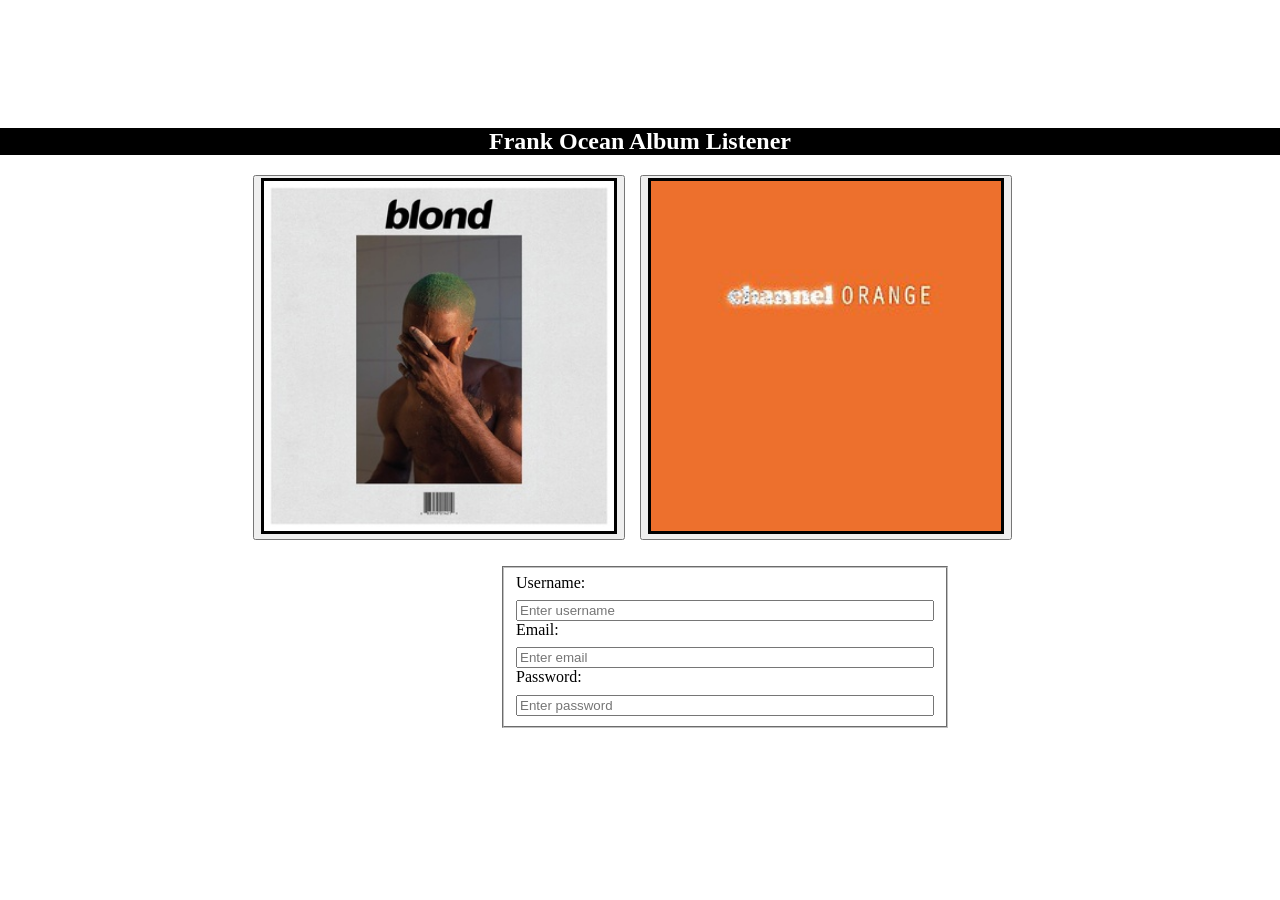
==== Index.html @ 58d342b4 "Add style/FrankOceanStyle.css and update Index.html to use correct stylesheet path" ====
<!DOCTYPE html>
<html lang="en">
<head>
<meta charset="utf-8">
<title> Frank Ocean Albums Player </title>
<link rel="stylesheet" href="style/FrankOceanStyle.css">
</head>
<body>
<header>
<nav>
<h1> Frank Ocean Album Listener </h1>
</nav>
</header>
<main>
<figure>
<button class="AlbumButton"><a href="#login"><img id="ChannelOrange" src="Assets\Blonde_-_Frank_Ocean.jpeg" alt="ChannelOrange" height="350"></a></button#> 
<button class="AlbumButton"><a href="#login"><img id="Blonde" src="Assets\Channel_ORANGE.jpg" alt="Blonde" height="350"></a></button> 
</figure>
<form id="login">
<fieldset id="loginpage">
    <label for="Uname"> Username: </label>
    <input type="text" placeholder="Enter username" name="username" required>
    
    <label for="email"> Email: </label>
    <input type="email" placeholder="Enter email" name="email" required>
    
    <label for="pword"> Password: </label>
    <input type="password" placeholder="Enter password" name="password" required>

</fieldset>
</form>
</main>
<footer>

</footer>
</body>
</html>
---- style/FrankOceanStyle.css ----
body 
{
 margin: 0;
 padding: 0;
}
.AlbumButton
{
    scroll-behavior: smooth;
}




input {
    margin-top: 2%;
    
}

fieldset {
    display: flex;
    flex-direction: column;
    
}

h1 {
    display: flex;
    justify-content: center;
    margin-top: 10%;
    color: rgb(255, 255, 255);
    background-color: black;
    

}

figure {
    display: flex;
    justify-content: center;
}

img {
    border: solid black;
}
button {
    margin-right: 15px;
    margin-bottom: 10px
}

form {
    width: 450px;
    margin-left: 500px;
}
/*header {
    background-color: black;
    height: 200px;
    margin-top: 0%;
    margin-bottom: 20%;
}
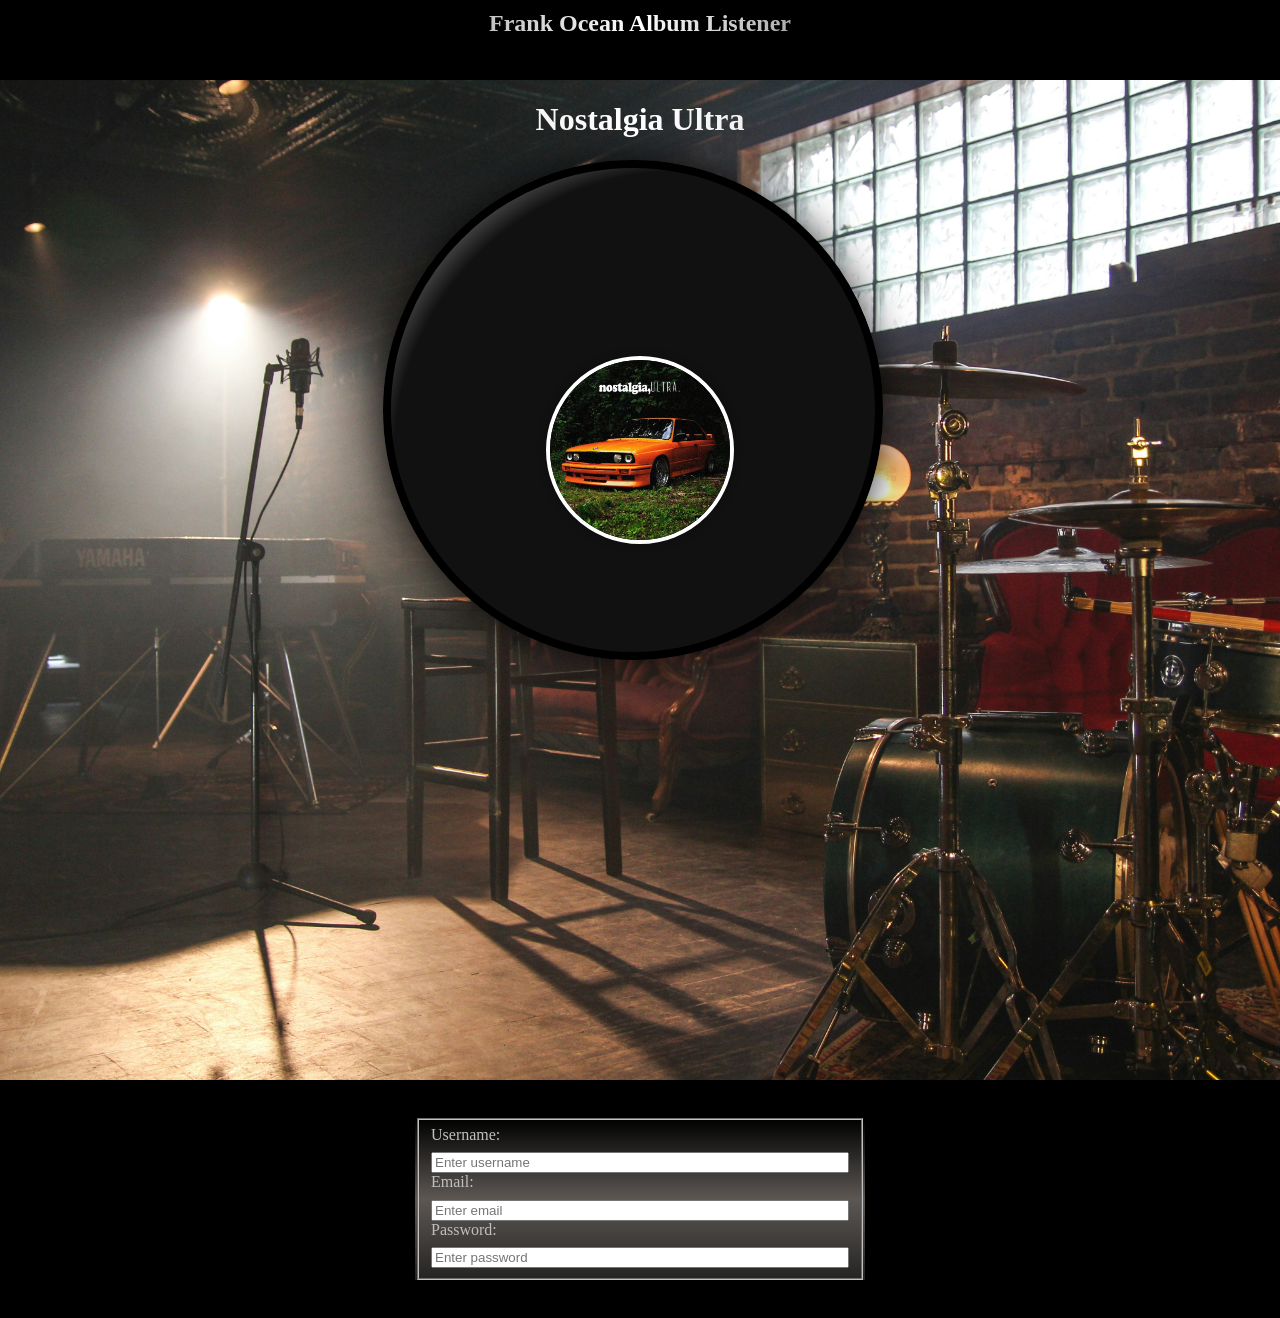
==== commit 418b1c93: "Co-authored-by: Sushaee <Sushaee@users.noreply.github.com>" ====
--- a/Index.html
+++ b/Index.html
@@ -1,6 +1,7 @@
 <!DOCTYPE html>
 <html lang="en">
 <head>
+<meta name="viewport" content="width=device-width, initial-scale=1.0">
 <meta charset="utf-8">
 <title> Frank Ocean Albums Player </title>
 <link rel="stylesheet" href="style/FrankOceanStyle.css">
@@ -9,28 +10,32 @@
 <header>
 <nav>
 <h1> Frank Ocean Album Listener </h1>
+<p class="silver-text"> The place to listen to Frank Ocean's discography </p>
 </nav>
 </header>
-<main>
+<main >
+    <h1 class="silver-text"> Nostalgia Ultra </h1>
 <figure>
-<button class="AlbumButton"><a href="#login"><img id="ChannelOrange" src="Assets\Blonde_-_Frank_Ocean.jpeg" alt="ChannelOrange" height="350"></a></button#> 
-<button class="AlbumButton"><a href="#login"><img id="Blonde" src="Assets\Channel_ORANGE.jpg" alt="Blonde" height="350"></a></button> 
+<button class="AlbumButton"><img class="covers" id="ChannelOrange" src="Assets/NostalgiaUltra.webp" alt="ChannelOrange" height="350"></a></button> 
+<!--<button class="AlbumButton"><img class="covers" id="Blonde" src="Assets\Channel_ORANGE.jpg" alt="Blonde" height="350"></a></button> -->
+
+</main>
+<footer>
+
 </figure>
 <form id="login">
 <fieldset id="loginpage">
-    <label for="Uname"> Username: </label>
+    <label class="silver-text for="Uname"> Username: </label>
     <input type="text" placeholder="Enter username" name="username" required>
     
-    <label for="email"> Email: </label>
+    <label class="silver-text" for="email"> Email: </label>
     <input type="email" placeholder="Enter email" name="email" required>
-    
-    <label for="pword"> Password: </label>
+
+    <label class="silver-text" for="pword"> Password: </label>
     <input type="password" placeholder="Enter password" name="password" required>
 
 </fieldset>
 </form>
-</main>
-<footer>
 
 </footer>
 </body>
--- a/style/FrankOceanStyle.css
+++ b/style/FrankOceanStyle.css
@@ -1,14 +1,89 @@
+@keyframes spin {
+    0% { transform: rotate(0deg); }
+    100% { transform: rotate(360deg); }
+}
+
+
+
+:root
+ {
+    --main-color: black;
+    --accent-color: var(--accent-color);
+ }
+ 
  body 
 {
  margin: 0;
  padding: 0;
+ background-color: black;
 }
-.AlbumButton
-{
-    scroll-behavior: smooth;
+figure {
+    display: flex;
+    justify-content: center;
+    align-items: center;
+    gap: 30px;
 }
 
 
+
+header {
+    background-color: black;
+    position: fixed;
+    top: 0;
+    left: 0;
+    width: 100%;
+    z-index: 10;
+    height: 80px; /* Set a fixed height for header */
+    display: flex;
+    align-items: center;
+    justify-content: center;
+}
+
+
+
+.AlbumButton {
+    scroll-behavior: smooth;
+    width: 500px;
+    height: 500px;
+    border-radius: 50%;
+    border: 8px solid #000000;
+    box-shadow: 0 0 40px rgba(0,0,0,0.8);
+    background: 
+        radial-gradient(circle at 60% 60%, #111 70%, #ffffff 100%),
+        repeating-radial-gradient(circle, 
+            transparent 0px, 
+            transparent 2px, 
+            rgba(255,255,255,0.04) 2.5px, 
+            transparent 3px
+        ),
+        /* Optional: Add a noise texture PNG for realism */
+        /* url('../Assets/noise-texture.png'), */
+        linear-gradient(120deg, rgba(255,255,255,0.07) 0%, transparent 60%);
+    animation: spin 3s linear infinite, floatVinyl 2.5s ease-in-out infinite alternate;
+@keyframes floatVinyl {
+    0% { transform: translateY(0); }
+    100% { transform: translateY(-30px); }
+}
+    
+.silver-text {
+    background-color: black;
+    
+}
+    
+}
+
+ .covers {
+    border: solid linear-gradient(to right, #a3979400, #807a73, #fff7f5db) width 10px;
+}
+ 
+main {
+    background-image: url(../Assets/Studio.jpg);
+    background-size: cover;
+    background-position: center;
+    background-repeat: no-repeat;
+    padding-top: 80px;
+    height: 1000px;
+}
 
 
 input {
@@ -22,36 +97,66 @@
     
 }
 
+label {
+    color: silver;
+}
+
 h1 {
     display: flex;
     justify-content: center;
-    margin-top: 10%;
-    color: rgb(255, 255, 255);
-    background-color: black;
+    position: sticky;
+    background: linear-gradient(90deg, #C0C0C0, #FFFFFF, #A9A9A9);
+    -webkit-background-clip: text;
+    -webkit-text-fill-color: transparent;
+    background-clip: text;
+    color: transparent;
+    text-align: center;
     
-
 }
 
-figure {
+
+
+.AlbumButton img {
+    width: 180px;
+    height: 180px;
+    border-radius: 50%;
+    object-fit: cover;
+    border: 4px solid #fff;
+    box-shadow: 0 0 10px rgba(0,0,0,0.3);
+    position: absolute;
+    left: 50%;
+    top: 50%;
+    transform: translate(-50%, -50%);
     display: flex;
     justify-content: center;
+    align-items: center;
 }
 
-img {
-    border: solid black;
-}
+
 button {
     margin-right: 15px;
-    margin-bottom: 10px
+    margin-bottom: 10px;
 }
 
 form {
     width: 450px;
-    margin-left: 500px;
+    margin: 0 auto;
+    border-radius: 20px solid ;
+    box-shadow: 0 0 0 4px #000000,
+    0 0 0 8px #00000016,
+    0 0 0 12px #000000d4;
+    background: linear-gradient( #a3979400, #5c5753, #2b2928db);
+}
+
+footer {
+    background-color: black;
+    height: 200px;
+    margin-top: 3%;
+    margin-bottom: 0%;
 }
 /*header {
     background-color: black;
-    height: 200px;
+    height: 100px;
     margin-top: 0%;
     margin-bottom: 20%;
 }
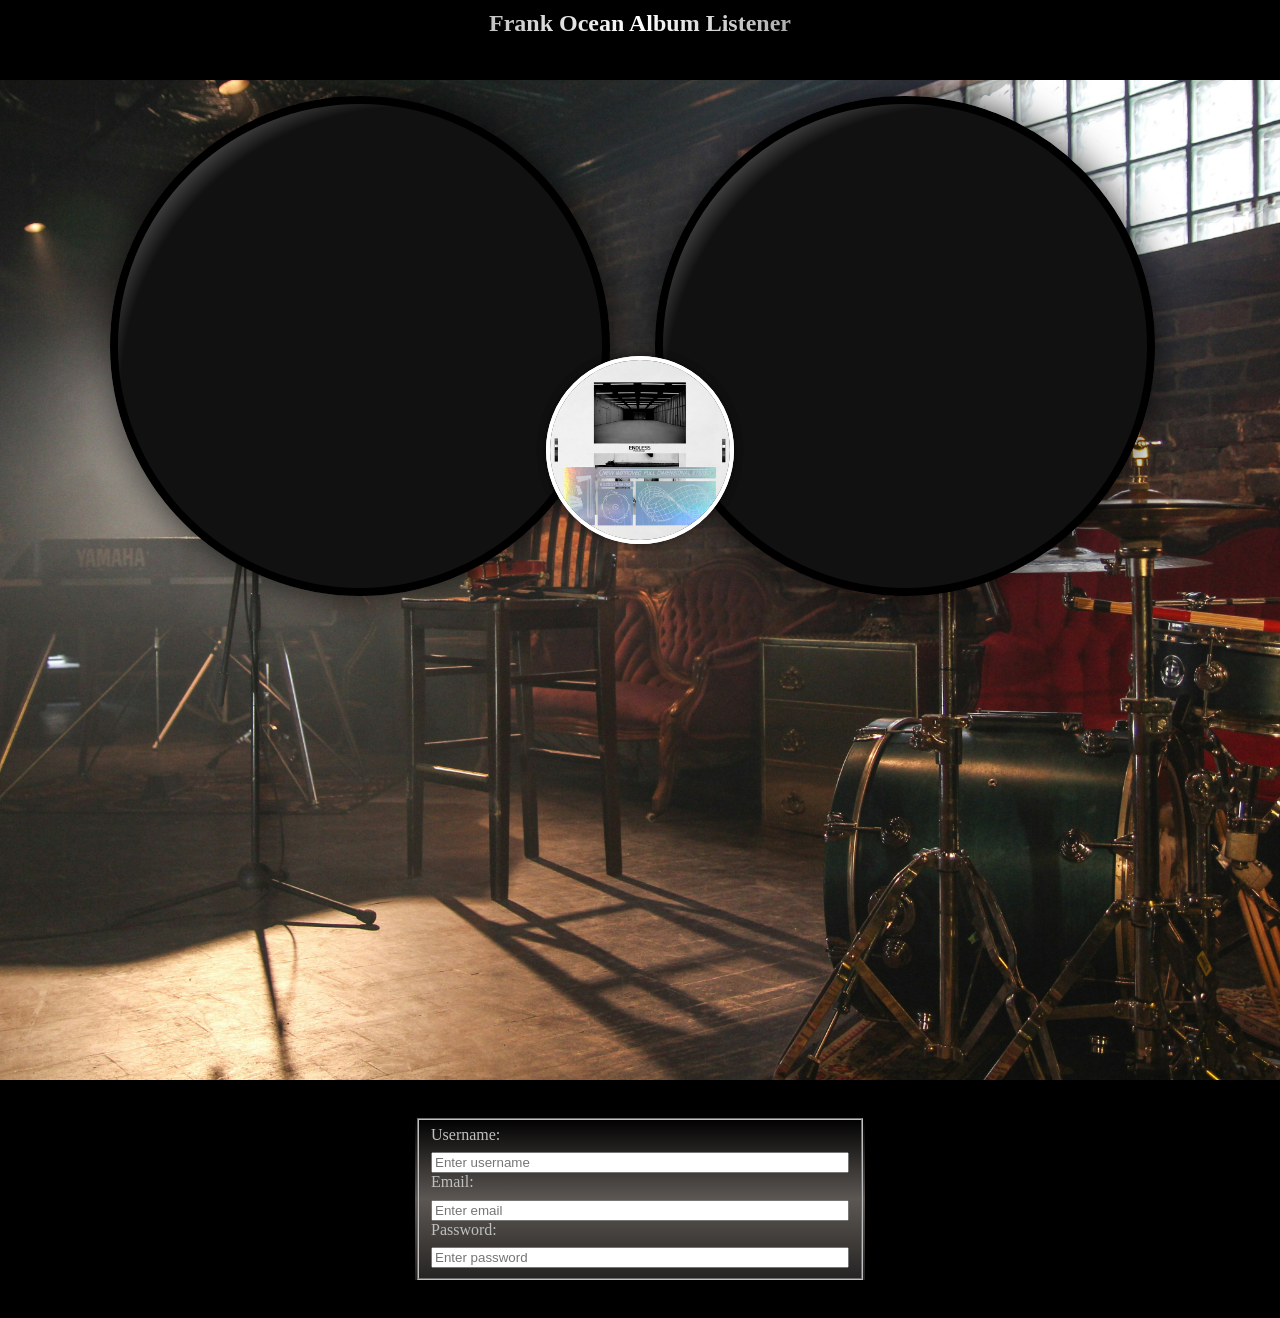
==== commit 3166ab7d: "Update Index.html and add Endlessagain.png" ====
--- a/Index.html
+++ b/Index.html
@@ -14,11 +14,11 @@
 </nav>
 </header>
 <main >
-    <h1 class="silver-text"> Nostalgia Ultra </h1>
+   <!---- <h1 class="silver-text"> Nostalgia Ultra </h1>-->
 <figure>
-<button class="AlbumButton"><img class="covers" id="ChannelOrange" src="Assets/NostalgiaUltra.webp" alt="ChannelOrange" height="350"></a></button> 
+<button class="AlbumButton"><img class="covers" id="Nostalgia" src="Assets/NostalgiaUltra.webp" alt="ChannelOrange" height="350"></button> 
 <!--<button class="AlbumButton"><img class="covers" id="Blonde" src="Assets\Channel_ORANGE.jpg" alt="Blonde" height="350"></a></button> -->
-
+<button class="AlbumButton"><img class="covers" id="Endless" src="Assets/Endlessagain.png" alt="ChannelOrange" height="350"></button> 
 </main>
 <footer>
 
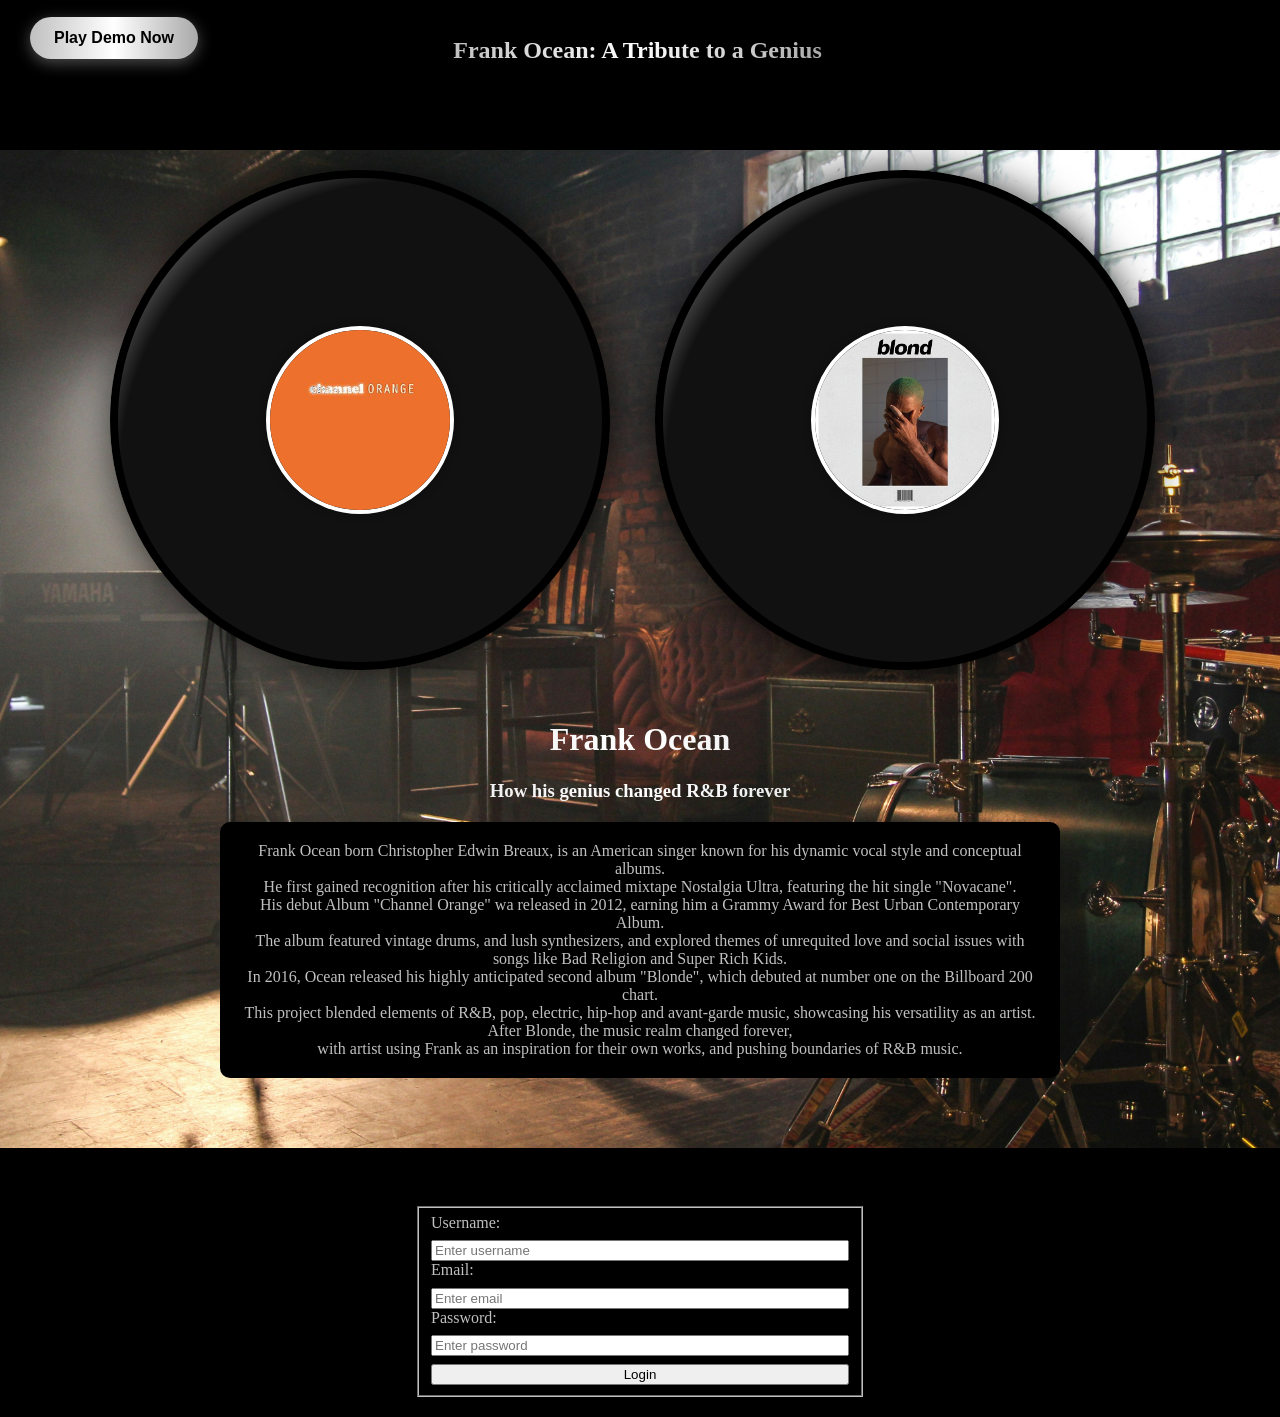
==== commit 16a69e8f: "Improve responsive design and clean up code - Fixed vinyl spinning animation to work continuously - " ====
--- a/Index.html
+++ b/Index.html
@@ -3,29 +3,43 @@
 <head>
 <meta name="viewport" content="width=device-width, initial-scale=1.0">
 <meta charset="utf-8">
-<title> Frank Ocean Albums Player </title>
+<title> Frank Ocean Tribute </title>
 <link rel="stylesheet" href="style/FrankOceanStyle.css">
 </head>
 <body>
 <header>
 <nav>
-<h1> Frank Ocean Album Listener </h1>
-<p class="silver-text"> The place to listen to Frank Ocean's discography </p>
+<h1 class="texts"> Frank Ocean: A Tribute to a Genius </h1>
+<p class="silver-text"> Read our analysis while listening to Frank Ocean's discography </p>
+<button id="play-demo-btn" class="demo-button">Play Demo Now</button>
 </nav>
 </header>
-<main >
-   <!---- <h1 class="silver-text"> Nostalgia Ultra </h1>-->
+<main>
 <figure>
-<button class="AlbumButton"><img class="covers" id="Nostalgia" src="Assets/NostalgiaUltra.webp" alt="ChannelOrange" height="350"></button> 
-<!--<button class="AlbumButton"><img class="covers" id="Blonde" src="Assets\Channel_ORANGE.jpg" alt="Blonde" height="350"></a></button> -->
-<button class="AlbumButton"><img class="covers" id="Endless" src="Assets/Endlessagain.png" alt="ChannelOrange" height="350"></button> 
+<button class="AlbumButton"><img id="ChannelOrange" src="Assets/Channel_ORANGE.jpg" alt="Channel Orange"></button>
+<button class="AlbumButton"><img id="Blonde" src="Assets/Blonde_-_Frank_Ocean.jpeg" alt="Blonde"></button>
+</figure>
+<h1 class="texts"> Frank Ocean  </h1>
+<h3 class="texts"> How his genius changed R&B forever </h3>
+<p id="frankbio" class="texts">
+    Frank Ocean born Christopher Edwin Breaux, is an American singer known
+    for his dynamic vocal style and conceptual albums. <br>
+    He first gained recognition after his critically acclaimed mixtape Nostalgia Ultra,
+    featuring the hit single "Novacane".<br> His debut Album "Channel Orange" wa released in 2012,
+    earning him a Grammy Award for Best Urban Contemporary Album. <br> The album featured
+    vintage drums, and lush synthesizers, and explored themes of unrequited love and social issues with songs
+    like Bad Religion and Super Rich Kids. <br>
+    In 2016, Ocean released his highly anticipated second album "Blonde",
+    which debuted at number one on the Billboard 200 chart.<br> This project blended
+    elements of R&B, pop, electric, hip-hop and avant-garde music, showcasing his versatility as an artist.
+    After Blonde, the music realm changed forever,<br> with artist using Frank as an inspiration
+    for their own works, and pushing boundaries of R&B music.
+</p>
 </main>
 <footer>
-
-</figure>
 <form id="login">
 <fieldset id="loginpage">
-    <label class="silver-text for="Uname"> Username: </label>
+    <label class="silver-text" for="Uname"> Username: </label>
     <input type="text" placeholder="Enter username" name="username" required>
     
     <label class="silver-text" for="email"> Email: </label>
@@ -33,10 +47,16 @@
 
     <label class="silver-text" for="pword"> Password: </label>
     <input type="password" placeholder="Enter password" name="password" required>
-
+    <input type="submit" value="Login">
 </fieldset>
 </form>
+</footer>
 
-</footer>
+<audio id="frankocean-intro" preload="auto">
+    <source src="Assets/Pink + White.mp3" type="audio/mpeg">
+    Your browser does not support the audio element.
+</audio>
+
+<script src="Script/FrankOceanListener.js"></script>
 </body>
 </html>
--- a/style/FrankOceanStyle.css
+++ b/style/FrankOceanStyle.css
@@ -3,28 +3,21 @@
     100% { transform: rotate(360deg); }
 }
 
-
-
-:root
- {
-    --main-color: black;
-    --accent-color: var(--accent-color);
- }
- 
- body 
-{
- margin: 0;
- padding: 0;
- background-color: black;
+body {
+    margin: 0;
+    padding: 0;
+    background-color: black;
+    overflow-x: hidden;
 }
 figure {
     display: flex;
     justify-content: center;
     align-items: center;
     gap: 30px;
-}
-
-
+    flex-wrap: wrap;
+    padding: 20px;
+    margin: 0 auto;
+}
 
 header {
     background-color: black;
@@ -33,18 +26,54 @@
     left: 0;
     width: 100%;
     z-index: 10;
-    height: 80px; /* Set a fixed height for header */
+    height: 150px;
     display: flex;
     align-items: center;
     justify-content: center;
-}
-
-
+    padding: 0 30px;
+}
+
+nav {
+    display: flex;
+    flex-direction: column;
+    align-items: center;
+    margin-left: -65px;
+}
+
+.demo-button {
+    background: linear-gradient(90deg, #C0C0C0, #FFFFFF, #A9A9A9);
+    color: black;
+    border: none;
+    padding: 12px 24px;
+    font-size: 16px;
+    font-weight: bold;
+    border-radius: 25px;
+    cursor: pointer;
+    position: absolute;
+    left: 30px;
+    transition: transform 0.2s, box-shadow 0.2s;
+    box-shadow: 0 4px 15px rgba(255, 255, 255, 0.3);
+}
+
+.demo-button:hover {
+    transform: translateY(-2px);
+    box-shadow: 0 6px 20px rgba(255, 255, 255, 0.5);
+}
+
+.demo-button:active {
+    transform: translateY(0);
+}
+
+.demo-button:disabled {
+    opacity: 0.6;
+    cursor: not-allowed;
+}
 
 .AlbumButton {
-    scroll-behavior: smooth;
+    position: relative;
     width: 500px;
     height: 500px;
+    aspect-ratio: 1;
     border-radius: 50%;
     border: 8px solid #000000;
     box-shadow: 0 0 40px rgba(0,0,0,0.8);
@@ -56,45 +85,27 @@
             rgba(255,255,255,0.04) 2.5px, 
             transparent 3px
         ),
-        /* Optional: Add a noise texture PNG for realism */
-        /* url('../Assets/noise-texture.png'), */
         linear-gradient(120deg, rgba(255,255,255,0.07) 0%, transparent 60%);
-    animation: spin 3s linear infinite, floatVinyl 2.5s ease-in-out infinite alternate;
-@keyframes floatVinyl {
-    0% { transform: translateY(0); }
-    100% { transform: translateY(-30px); }
-}
-    
-.silver-text {
-    background-color: black;
-    
-}
-    
-}
-
- .covers {
-    border: solid linear-gradient(to right, #a3979400, #807a73, #fff7f5db) width 10px;
-}
- 
+    animation: spin 3s linear infinite;
+}
+
 main {
     background-image: url(../Assets/Studio.jpg);
     background-size: cover;
     background-position: center;
     background-repeat: no-repeat;
-    padding-top: 80px;
-    height: 1000px;
-}
-
+    padding-top: 150px;
+    min-height: 100vh;
+    padding-bottom: 50px;
+}
 
 input {
     margin-top: 2%;
-    
 }
 
 fieldset {
     display: flex;
     flex-direction: column;
-    
 }
 
 label {
@@ -111,10 +122,30 @@
     background-clip: text;
     color: transparent;
     text-align: center;
-    
-}
-
-
+}
+
+.texts {
+    display: flex;
+    justify-content: center;
+    background: linear-gradient(90deg, #C0C0C0, #FFFFFF, #A9A9A9);
+    -webkit-background-clip: text;
+    -webkit-text-fill-color: transparent;
+    background-clip: text;
+    color: transparent;
+    text-align: center;
+}
+
+#frankbio {
+    background: #000000 !important;
+    padding: 20px;
+    margin: 20px auto;
+    max-width: 800px;
+    border-radius: 10px;
+    color: silver !important;
+    -webkit-text-fill-color: silver !important;
+    -webkit-background-clip: border-box !important;
+    background-clip: border-box !important;
+}
 
 .AlbumButton img {
     width: 180px;
@@ -127,11 +158,7 @@
     left: 50%;
     top: 50%;
     transform: translate(-50%, -50%);
-    display: flex;
-    justify-content: center;
-    align-items: center;
-}
-
+}
 
 button {
     margin-right: 15px;
@@ -139,13 +166,15 @@
 }
 
 form {
-    width: 450px;
+    width: 90%;
+    max-width: 450px;
     margin: 0 auto;
-    border-radius: 20px solid ;
+    padding: 20px;
+    border-radius: 20px;
     box-shadow: 0 0 0 4px #000000,
     0 0 0 8px #00000016,
     0 0 0 12px #000000d4;
-    background: linear-gradient( #a3979400, #5c5753, #2b2928db);
+    background: transparent;
 }
 
 footer {
@@ -154,10 +183,94 @@
     margin-top: 3%;
     margin-bottom: 0%;
 }
-/*header {
-    background-color: black;
-    height: 100px;
-    margin-top: 0%;
-    margin-bottom: 20%;
-}
-
+
+@media screen and (max-width: 768px) {
+    header {
+        height: 180px;
+    }
+    main {
+        padding-top: 180px;
+    }
+    nav {
+        margin-left: 0;
+    }
+    h1 {
+        text-align: center;
+        justify-content: center;
+        font-size: 1.8rem;
+    }
+    .silver-text {
+        margin: 5px 0;
+        font-size: 14px;
+        text-align: center;
+    }
+    .demo-button {
+        position: static;
+        margin-top: 5px;
+        font-size: 14px;
+        padding: 10px 20px;
+    }
+}
+
+@media screen and (max-width: 600px) {
+    header {
+        height: 200px;
+    }
+    main {
+        padding-top: 200px;
+    }
+    figure {
+        flex-direction: column;
+        gap: 20px;
+    }
+    .AlbumButton {
+        width: 300px;
+        height: 300px;
+        aspect-ratio: 1;
+    }
+    .AlbumButton img {
+        width: 108px;
+        height: 108px;
+    }
+    #frankbio {
+        width: 90%;
+        padding: 15px;
+    }
+}
+@media screen and (max-width: 480px) {
+    header {
+        height: 180px;
+    }
+    main {
+        padding-top: 180px;
+    }
+    .AlbumButton {
+        width: 200px;
+        height: 200px;
+        aspect-ratio: 1;
+    }
+    .AlbumButton img {
+        width: 72px;
+        height: 72px;
+    }
+    h1 {
+        font-size: 1.5rem;
+    }
+    h3 {
+        font-size: 1.2rem;
+    }
+}
+@media screen and (max-width: 300px) {
+    .AlbumButton {
+        width: 150px;
+        height: 150px;
+        aspect-ratio: 1;
+    }
+    .AlbumButton img {
+        width: 54px;
+        height: 54px;
+    }
+    h1 {
+        font-size: 1.2rem;
+    }
+}
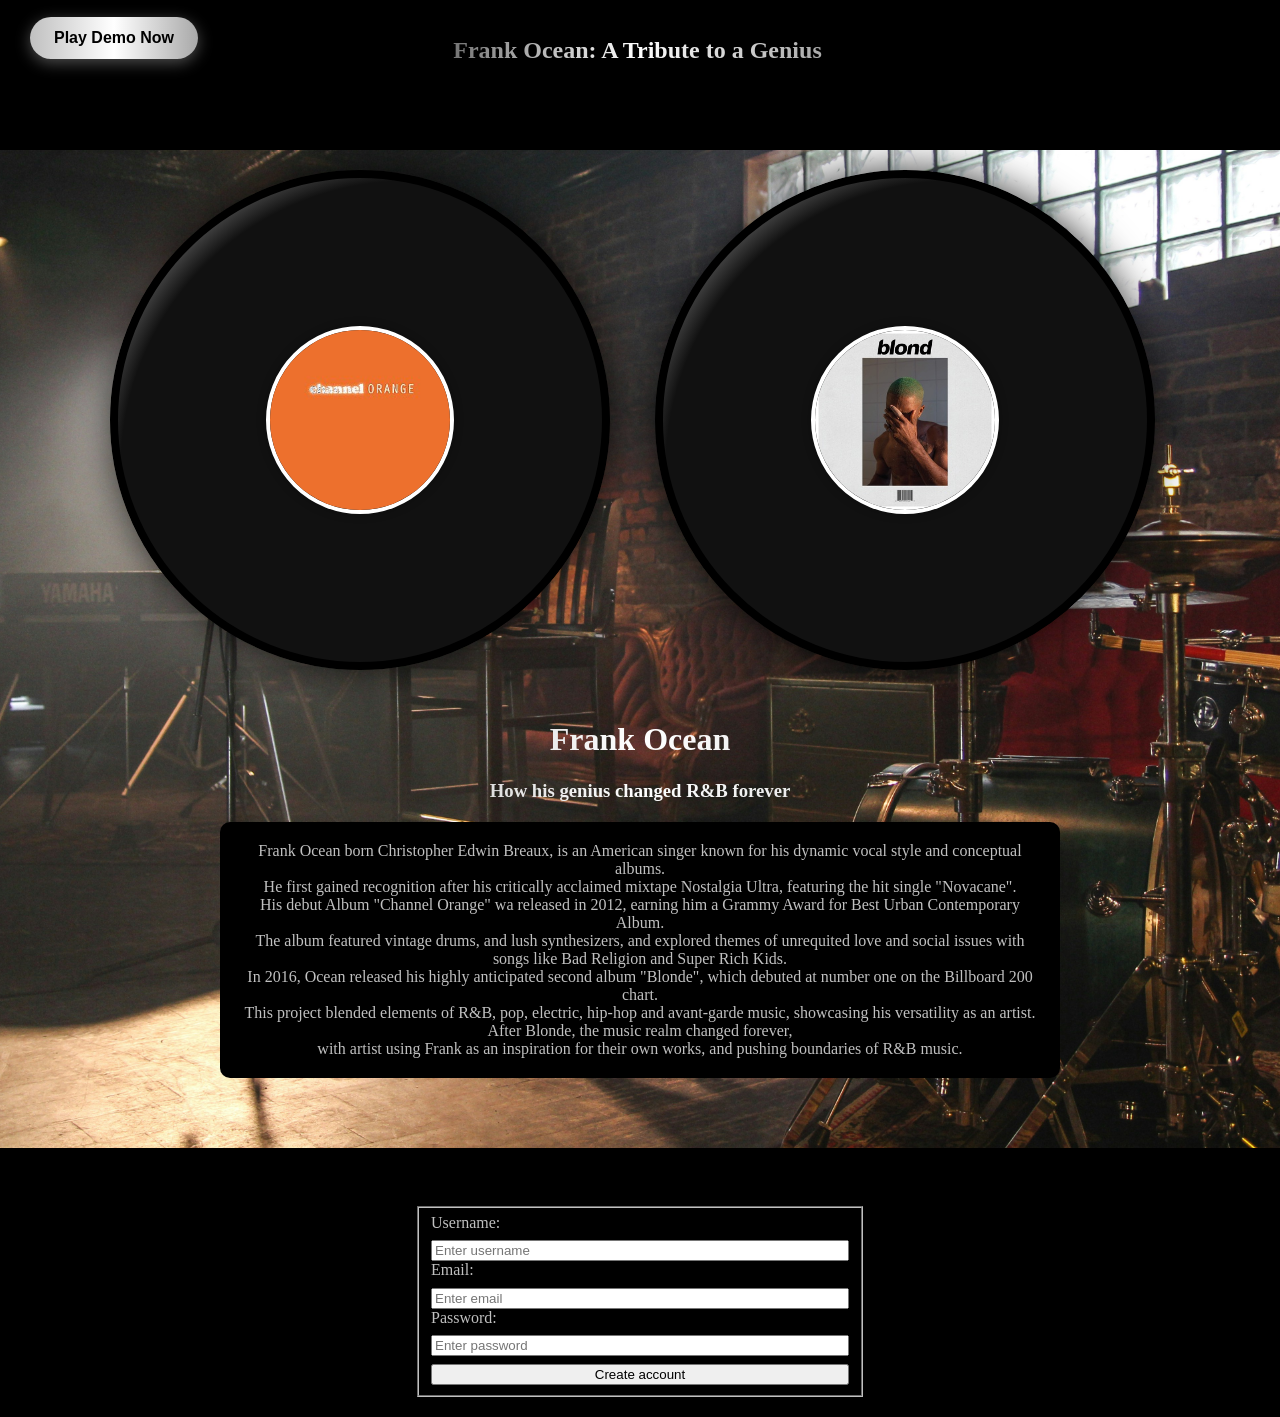
==== commit 2b8679b3: "Add modern music player page with reviews - Created Blonde.html with embedded SoundCloud players - A" ====
--- a/Index.html
+++ b/Index.html
@@ -36,6 +36,7 @@
     for their own works, and pushing boundaries of R&B music.
 </p>
 </main>
+
 <footer>
 <form id="login">
 <fieldset id="loginpage">
@@ -47,7 +48,7 @@
 
     <label class="silver-text" for="pword"> Password: </label>
     <input type="password" placeholder="Enter password" name="password" required>
-    <input type="submit" value="Login">
+    <input type="submit" value="Create account">
 </fieldset>
 </form>
 </footer>
--- a/style/FrankOceanStyle.css
+++ b/style/FrankOceanStyle.css
@@ -112,7 +112,7 @@
     color: silver;
 }
 
-h1 {
+/*h1 {
     display: flex;
     justify-content: center;
     position: sticky;
@@ -122,12 +122,12 @@
     background-clip: text;
     color: transparent;
     text-align: center;
-}
+}*/
 
 .texts {
     display: flex;
     justify-content: center;
-    background: linear-gradient(90deg, #C0C0C0, #FFFFFF, #A9A9A9);
+    background: linear-gradient(90deg, #747474, #FFFFFF, #A9A9A9);
     -webkit-background-clip: text;
     -webkit-text-fill-color: transparent;
     background-clip: text;
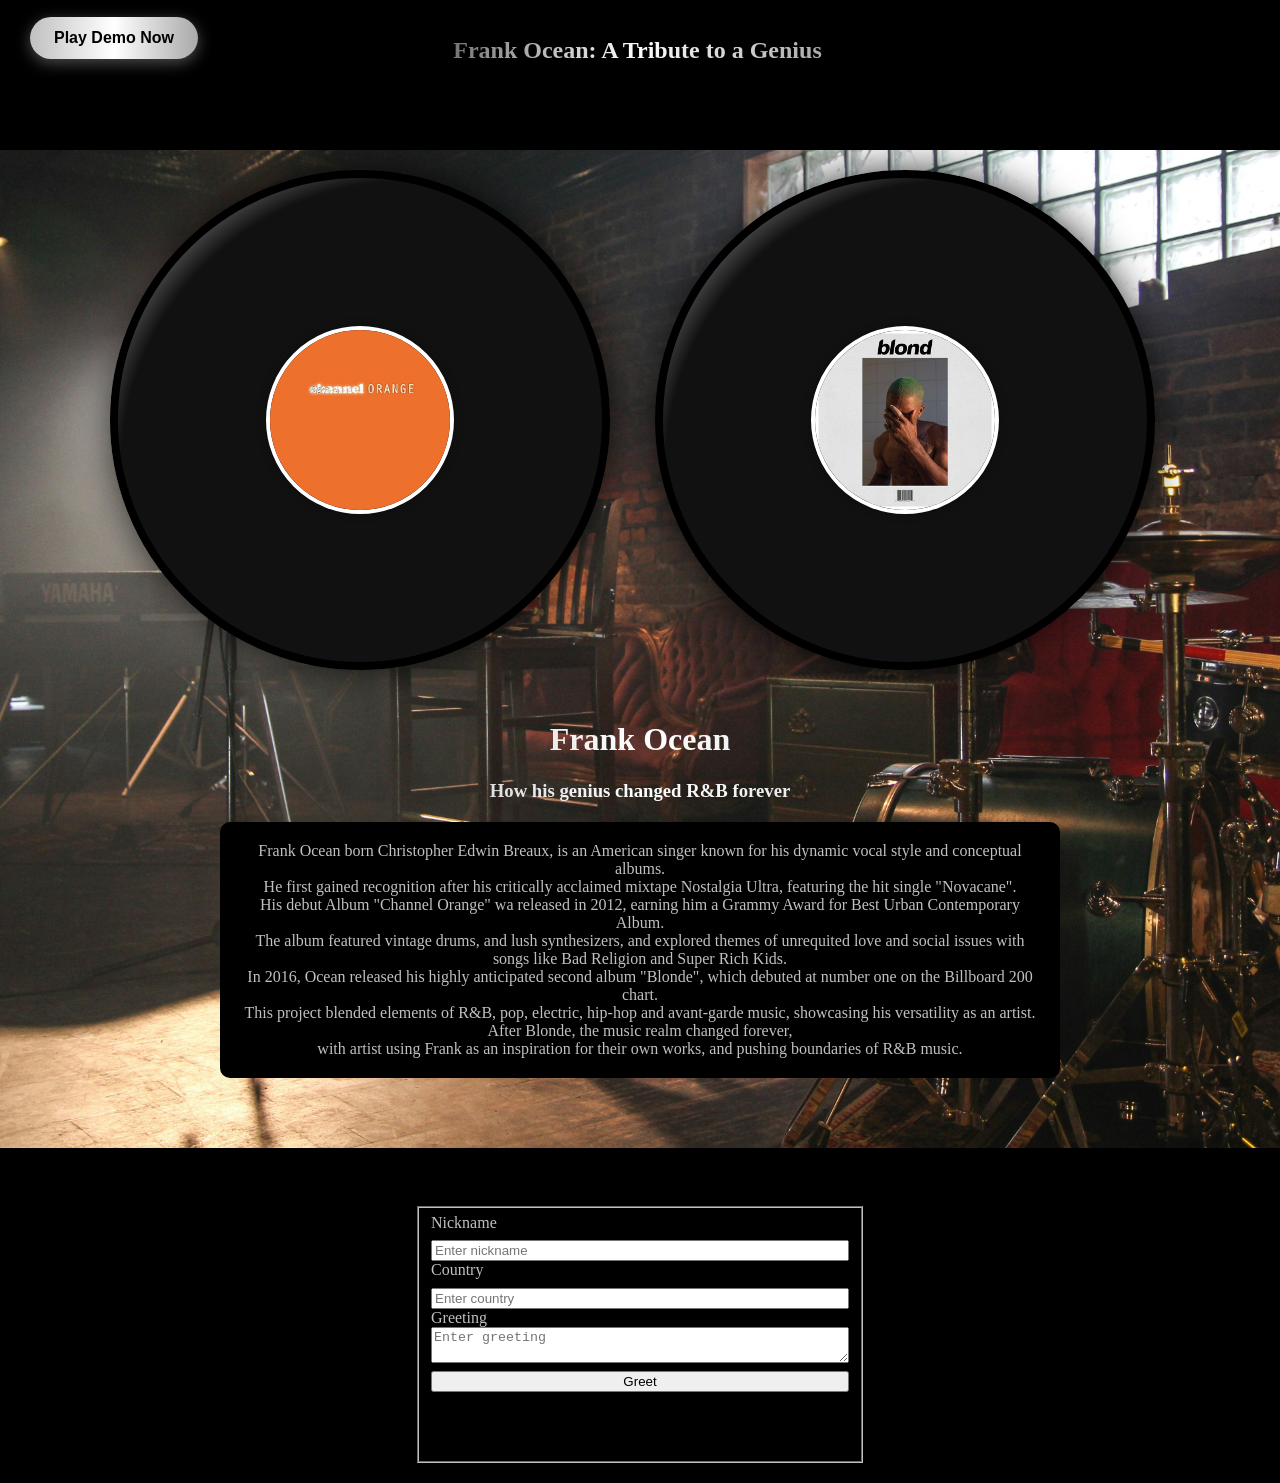
==== commit 1e0a208c: "Fix form greeting message display functionality" ====
--- a/Index.html
+++ b/Index.html
@@ -40,15 +40,16 @@
 <footer>
 <form id="login">
 <fieldset id="loginpage">
-    <label class="silver-text" for="Uname"> Username: </label>
-    <input type="text" placeholder="Enter username" name="username" required>
+    <label class="silver-text" for="nickname"> Nickname </label>
+    <input type="text" placeholder="Enter nickname" name="nickname" id="nickname" required>
     
-    <label class="silver-text" for="email"> Email: </label>
-    <input type="email" placeholder="Enter email" name="email" required>
+    <label class="silver-text" for="country"> Country </label>
+    <input type="text" placeholder="Enter country" name="country" id="country" required>
 
-    <label class="silver-text" for="pword"> Password: </label>
-    <input type="password" placeholder="Enter password" name="password" required>
-    <input type="submit" value="Create account">
+    <label class="silver-text" for="greeting"> Greeting </label>
+    <textarea placeholder="Enter greeting" name="greeting" id="greeting" required></textarea>
+    <input type="submit" value="Greet">
+    <h3 id="thanks" class="silver-text">&nbsp;</h3>
 </fieldset>
 </form>
 </footer>
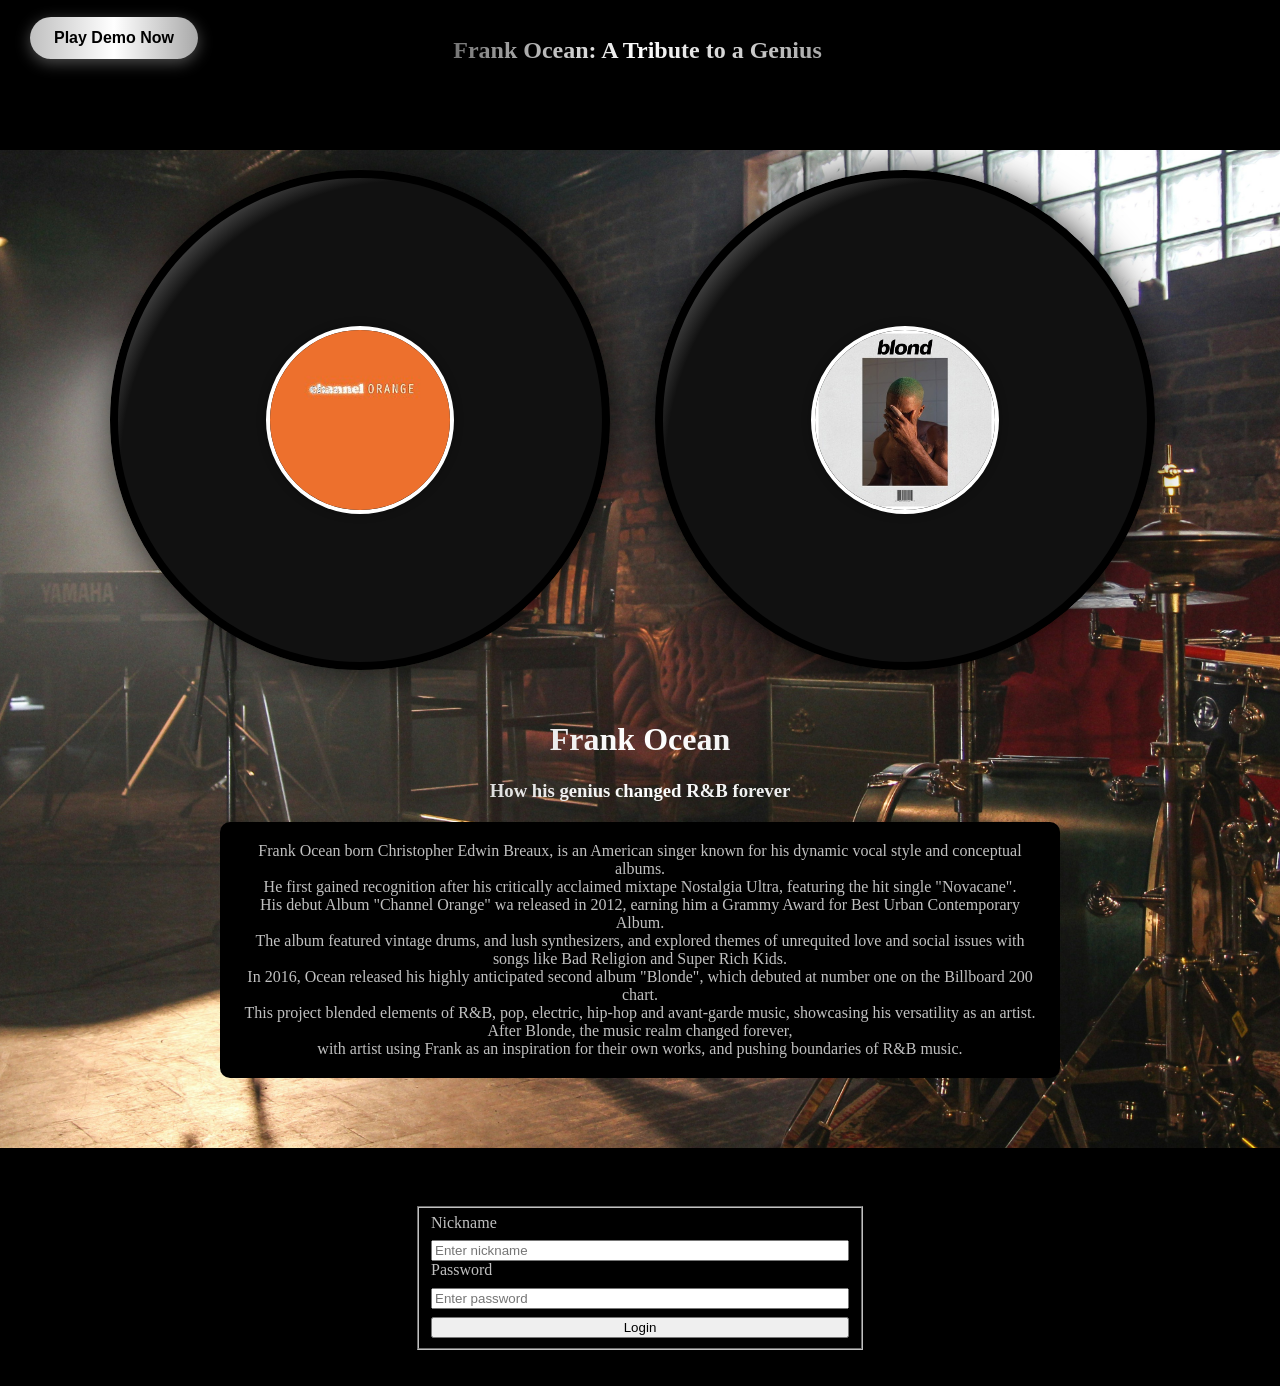
==== commit 36ac2046: "Add interactive drum pad with recording feature and comprehensive documentation - Created ChannelOra" ====
--- a/Index.html
+++ b/Index.html
@@ -43,13 +43,10 @@
     <label class="silver-text" for="nickname"> Nickname </label>
     <input type="text" placeholder="Enter nickname" name="nickname" id="nickname" required>
     
-    <label class="silver-text" for="country"> Country </label>
-    <input type="text" placeholder="Enter country" name="country" id="country" required>
+    <label class="silver-text" for="password"> Password </label>
+    <input type="password" placeholder="Enter password" name="password" id="password" required>
 
-    <label class="silver-text" for="greeting"> Greeting </label>
-    <textarea placeholder="Enter greeting" name="greeting" id="greeting" required></textarea>
-    <input type="submit" value="Greet">
-    <h3 id="thanks" class="silver-text">&nbsp;</h3>
+    <input type="submit" value="Login">
 </fieldset>
 </form>
 </footer>
